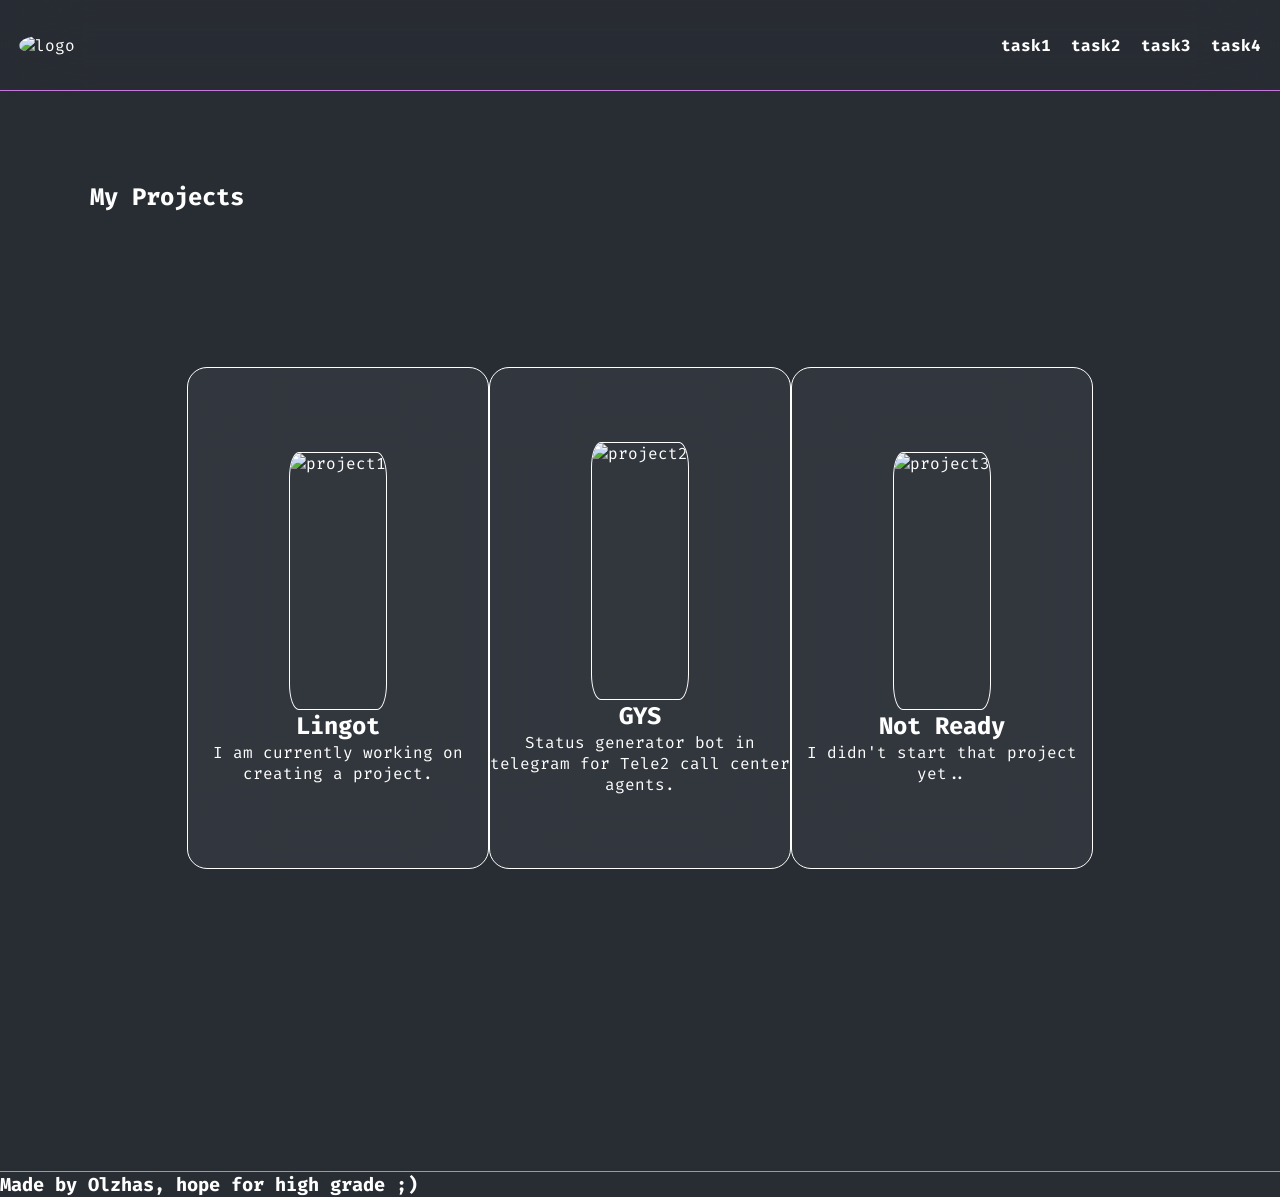
==== task2/index.html @ f4e54c9c "first commit" ====
<!DOCTYPE html>
<html lang="en">

<head>
    <meta charset="UTF-8">
    <meta name="viewport" content="width=device-width, initial-scale=1.0">
    <link rel="stylesheet" href="styles.css">
    <title>Task2</title>
</head>

<body>
    <div class="container">
        <header>
            <nav>
                <div class="logo"><img src="img/logo.png" alt="logo"></div>
                <ul class="nav-links">
                    <li><a href="#home">task1</a></li>
                    <li><a href="#about">task2</a></li>
                    <li><a href="#works">task3</a></li>
                    <li><a href="#contacts">task4</a></li>
                </ul>

            </nav>
        </header>
        <section id="works">
            <h2>My Projects</h2>
            <div class="works-container">
                <div class="works-description">

                    <div class="project-card">
                        <img src="img/lingot.png" alt="project1">
                        <h2>Lingot</h2>
                        <p>I am currently working on creating a project.</p>

                    </div>
                    <div class="project-card">
                        <img src="img/GYS.png" alt="project2">
                        <h2>GYS</h2>
                        <p>Status generator bot in telegram for Tele2 call center agents.</p>
                    </div>
                    <div class="project-card">
                        <img src="img/thinking.png" alt="project3">
                        <h2>Not Ready</h2>
                        <p>I didn't start that project yet..</p>
                    </div>

                </div>
            </div>
        </section>
        <footer>
            <h3>Made by Olzhas, hope for high grade ;)</h3>
        </footer>
    </div>
</body>

</html>
---- task2/styles.css ----
@import url('https://fonts.googleapis.com/css2?family=Fira+Code:wght@300..700&display=swap');

* {
    margin: 0;
    padding: 0;
}

body {
    font-family: "Fira Code", sans-serif;
    margin: 0;
    padding: 0;
    background-color: #282C33;
    color: white;
}

header {
    height: 10vh;
    position: sticky;
    top: 0;
    z-index: 1000;
    backdrop-filter: blur(40px);
    border-bottom: 1px solid #C778DD;
    display: flex;
    align-items: center;
    justify-content: center;
}

header nav {
    display: flex;
    width: 97%;
    justify-content: space-between;
    align-items: center;
    flex-direction: row;

    .logo img {
        height: 8vh;
        border-radius: 50%;

    }

    a {
        color: white;
        text-decoration: none;
        font-weight: bold;
    }

    ul {
        list-style: none;
        display: flex;
        gap: 20px;
        padding: 0;
        margin: 0;
    }

    ul li a:hover {
        color: #C778DD;
        transition: 0.3s;
    }

    select {
        height: 30px;
        background-color: #282C33;
        color: white;
        border: none;
    }
}

#works {
    padding: 10vh;
    height: 100vh;
    border-bottom: 1px solid #C778DD;
    margin: 0 0 0 0;

    h1 {
        text-align: center;
    }
}

.works-container {
    display: flex;
    justify-content: center;
}

.works-description {
    display: flex;
    justify-content: space-around;
    height: 90vh;
    max-width: 90vw;
    align-items: center;
}

.project-card {
    background-color: #393e47a1;
    backdrop-filter: blur(40px);
    display: flex;
    flex-direction: column;
    justify-content: center;
    align-items: center;
    text-align: center;
    height: 500px;
    width: 300px;
    border: 1px solid;
    border-radius: 20px;
}

.project-card:hover {
    border-color: #C778DD;
    transition: 0.5s;
}

.works-description img {
    height: 20vw;
    width: auto;
    transition: 0.5s;
    border: 1px solid;
    border-radius: 10%;
}
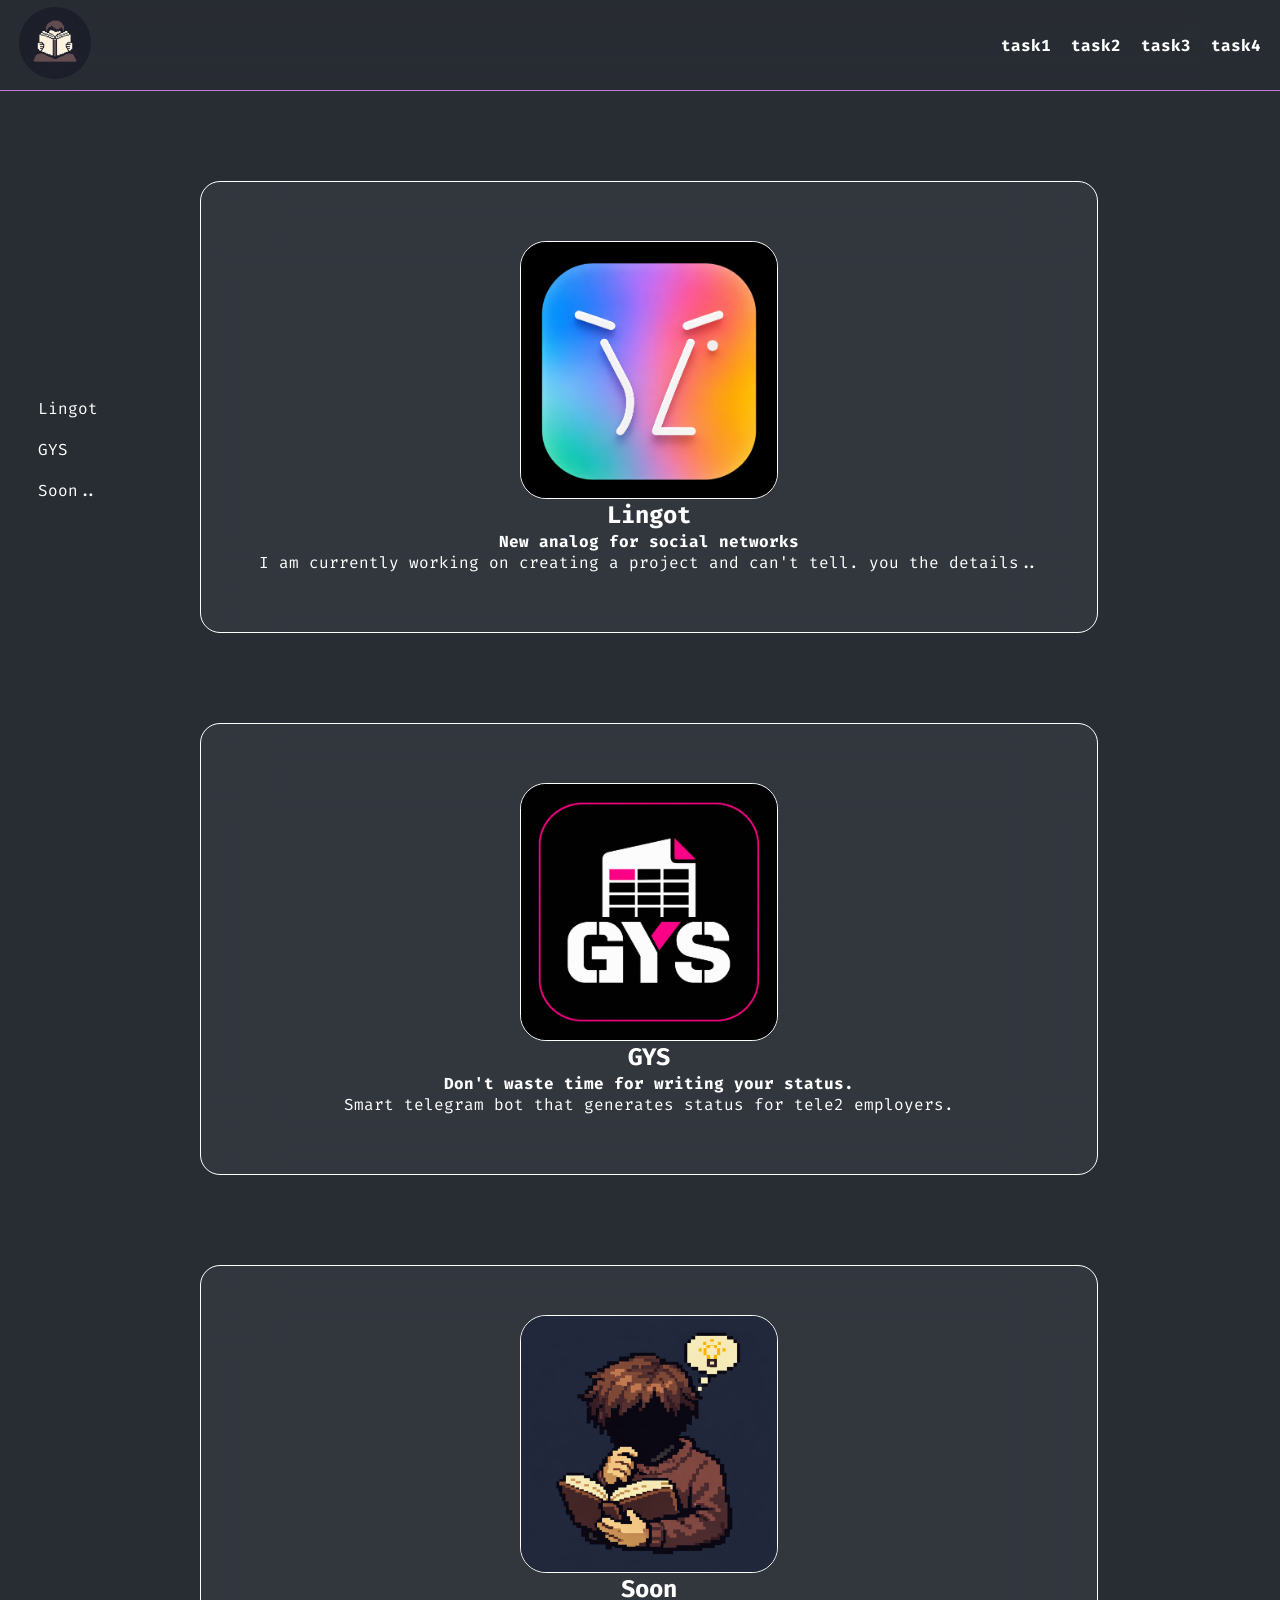
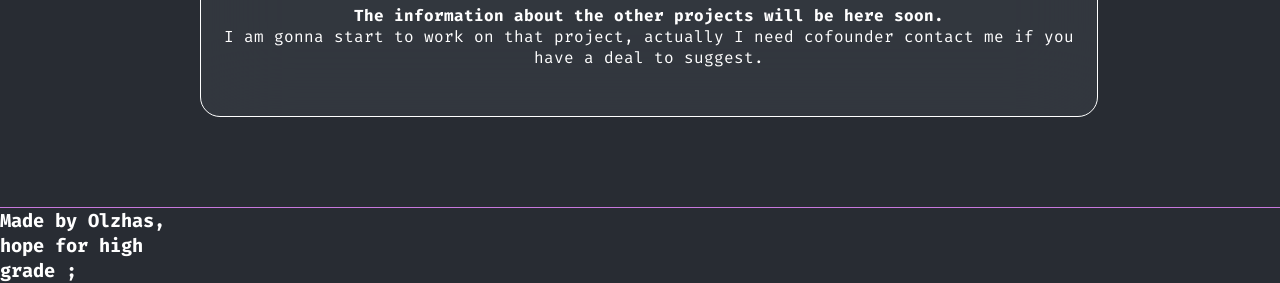
==== commit d95386d6: "2nd task almost completed" ====
--- a/task2/index.html
+++ b/task2/index.html
@@ -12,7 +12,7 @@
     <div class="container">
         <header>
             <nav>
-                <div class="logo"><img src="img/logo.png" alt="logo"></div>
+                <div class="logo"><img src="../img/logo.png" alt="logo"></div>
                 <ul class="nav-links">
                     <li><a href="#home">task1</a></li>
                     <li><a href="#about">task2</a></li>
@@ -22,33 +22,36 @@
 
             </nav>
         </header>
-        <section id="works">
-            <h2>My Projects</h2>
-            <div class="works-container">
-                <div class="works-description">
-
-                    <div class="project-card">
-                        <img src="img/lingot.png" alt="project1">
-                        <h2>Lingot</h2>
-                        <p>I am currently working on creating a project.</p>
-
-                    </div>
-                    <div class="project-card">
-                        <img src="img/GYS.png" alt="project2">
-                        <h2>GYS</h2>
-                        <p>Status generator bot in telegram for Tele2 call center agents.</p>
-                    </div>
-                    <div class="project-card">
-                        <img src="img/thinking.png" alt="project3">
-                        <h2>Not Ready</h2>
-                        <p>I didn't start that project yet..</p>
-                    </div>
-
-                </div>
+        <aside>
+            <ul>
+                <li><a href="#lingot">Lingot</a></li>
+                <li><a href="#gys">GYS</a></li>
+                <li><a href="#soon">Soon..</a></li>
+            </ul>
+        </aside>
+        <main>
+            <div class="project-card" id="lingot">
+                <img src="../img/lingot.png" alt="project1">
+                <h2>Lingot</h2>
+                <h4>New analog for social networks</h4>
+                <p>I am currently working on creating a project and can't tell. you the details..</p>
             </div>
-        </section>
+            <div class="project-card" id="gys">
+                <img src="../img/GYS.png" alt="project1">
+                <h2>GYS</h2>
+                <h4>Don't waste time for writing your status.</h4>
+                <p>Smart telegram bot that generates status for tele2 employers.</p>
+            </div>
+            <div class="project-card" id="soon">
+                <img src="../img/thinking.png" alt="project1">
+                <h2>Soon</h2>
+                <h4>The information about the other projects will be here soon.</h4>
+                <p>I am gonna start to work on that project, actually I need cofounder contact me if you have a deal to
+                    suggest.</p>
+            </div>
+        </main>
         <footer>
-            <h3>Made by Olzhas, hope for high grade ;)</h3>
+            <h3>Made by Olzhas, hope for high grade ;</h3>
         </footer>
     </div>
 </body>
--- a/task2/styles.css
+++ b/task2/styles.css
@@ -13,7 +13,20 @@
     color: white;
 }
 
+.container {
+    display: grid;
+    grid-template-columns: 200px 1fr;
+    grid-template-rows: auto 1fr auto;
+    grid-template-areas:
+        "header header"
+        "sidebar menu"
+        "footer footer"
+    ;
+
+}
+
 header {
+    grid-area: header;
     height: 10vh;
     position: sticky;
     top: 0;
@@ -52,11 +65,6 @@
         margin: 0;
     }
 
-    ul li a:hover {
-        color: #C778DD;
-        transition: 0.3s;
-    }
-
     select {
         height: 30px;
         background-color: #282C33;
@@ -65,31 +73,59 @@
     }
 }
 
-#works {
-    padding: 10vh;
-    height: 100vh;
-    border-bottom: 1px solid #C778DD;
-    margin: 0 0 0 0;
-
-    h1 {
-        text-align: center;
-    }
+ul {
+    list-style: none;
+    display: flex;
+    gap: 20px;
+    padding: 0;
+    margin: 0;
 }
 
-.works-container {
+aside {
+    height: auto;
     display: flex;
-    justify-content: center;
+    align-items: center;
+    border-bottom: 1px solid #C778DD;
+
+    ul {
+        position: fixed;
+        top: 40%;
+        height: 20vh;
+        display: flex;
+        flex-direction: column;
+        margin: 3vw;
+    }
+
 }
 
-.works-description {
+ul li {
+    list-style: none;
+}
+
+a {
+    text-decoration: none;
+    color: white;
+    transition: 0.5s;
+}
+
+a:hover {
+    font-size: 20px;
+    color: #C778DD;
+    transition: 0.6s;
+}
+
+main {
+    height: auto;
     display: flex;
-    justify-content: space-around;
-    height: 90vh;
-    max-width: 90vw;
-    align-items: center;
+    flex-direction: column;
+    gap: 10vh;
+    padding-top: 10vh;
+    padding-bottom: 10vh;
+    border-bottom: 1px solid #C778DD;
 }
 
 .project-card {
+    scroll-margin-top: 15vh;
     background-color: #393e47a1;
     backdrop-filter: blur(40px);
     display: flex;
@@ -97,21 +133,21 @@
     justify-content: center;
     align-items: center;
     text-align: center;
-    height: 500px;
-    width: 300px;
+    width: 70vw;
+    height: 50vh;
     border: 1px solid;
     border-radius: 20px;
+
+    img {
+        height: 20vw;
+        width: auto;
+        transition: 0.5s;
+        border: 1px solid;
+        border-radius: 10%;
+    }
 }
 
 .project-card:hover {
     border-color: #C778DD;
     transition: 0.5s;
-}
-
-.works-description img {
-    height: 20vw;
-    width: auto;
-    transition: 0.5s;
-    border: 1px solid;
-    border-radius: 10%;
 }
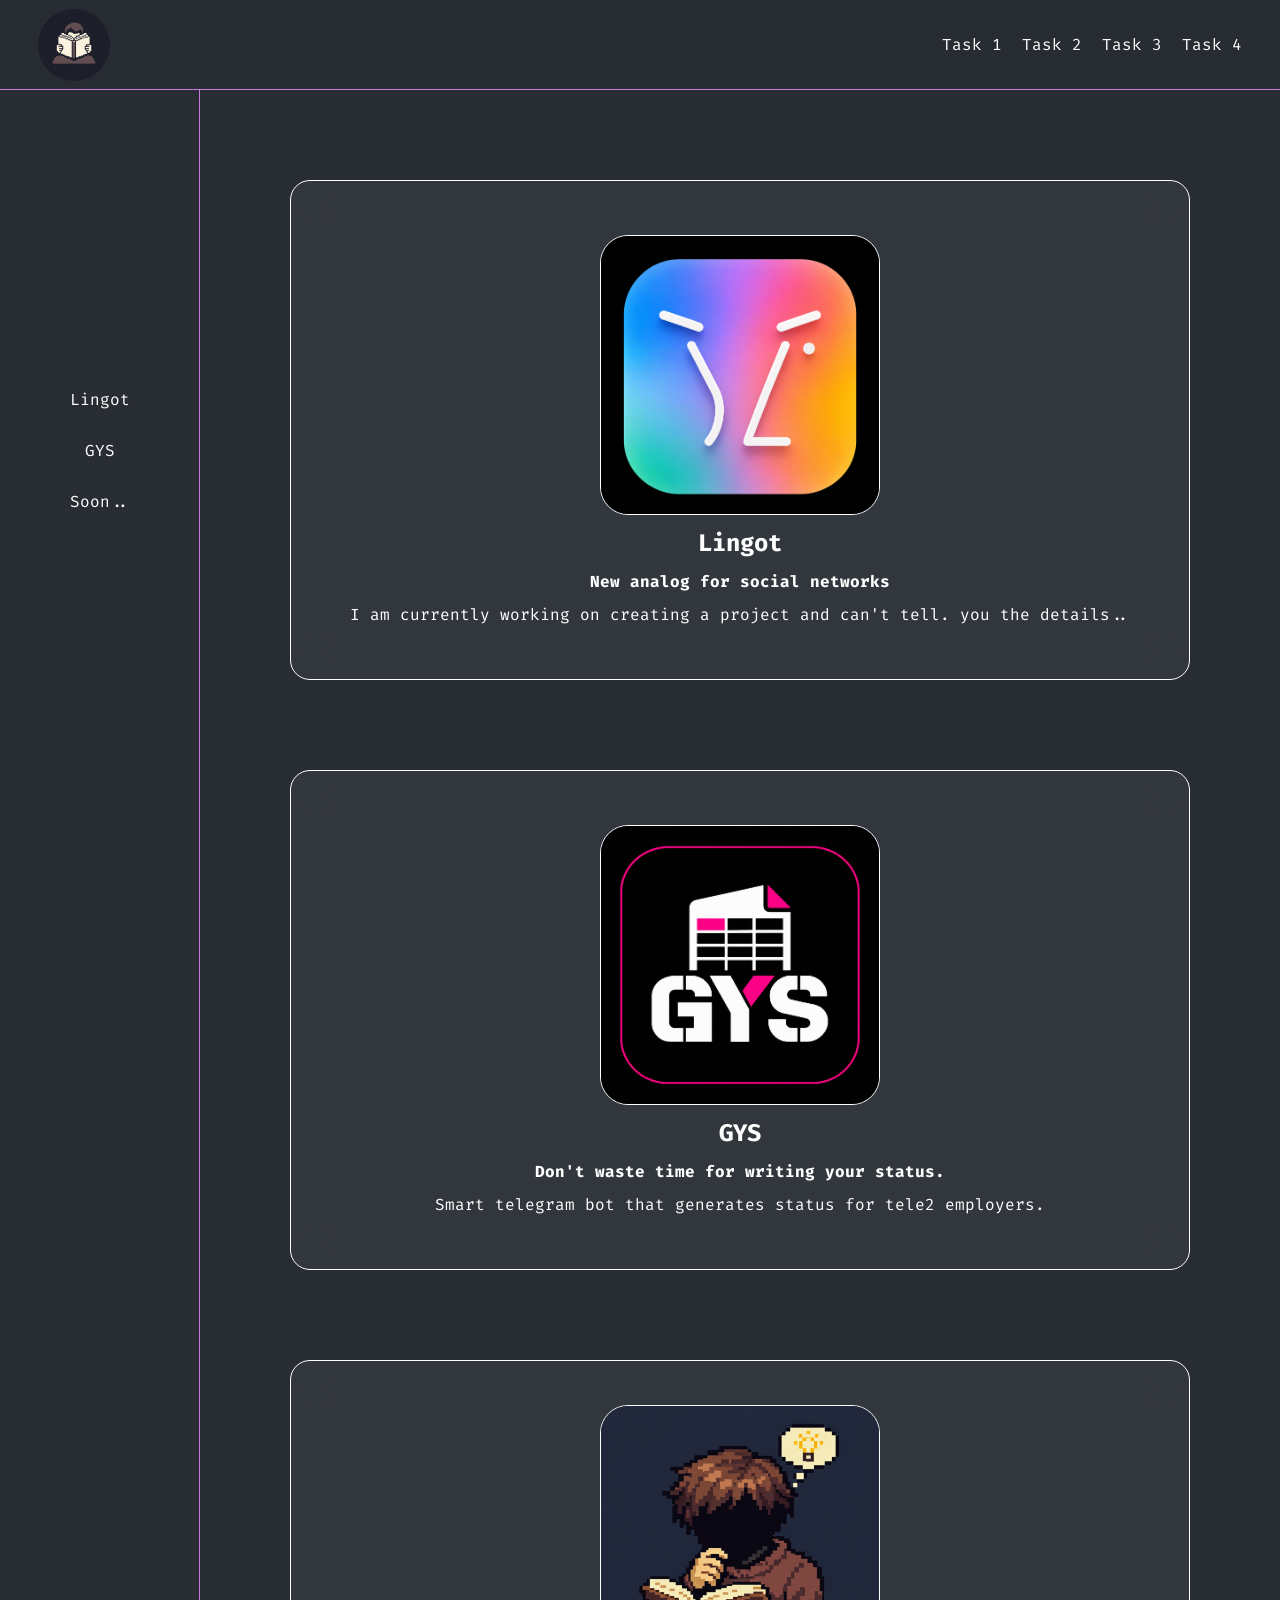
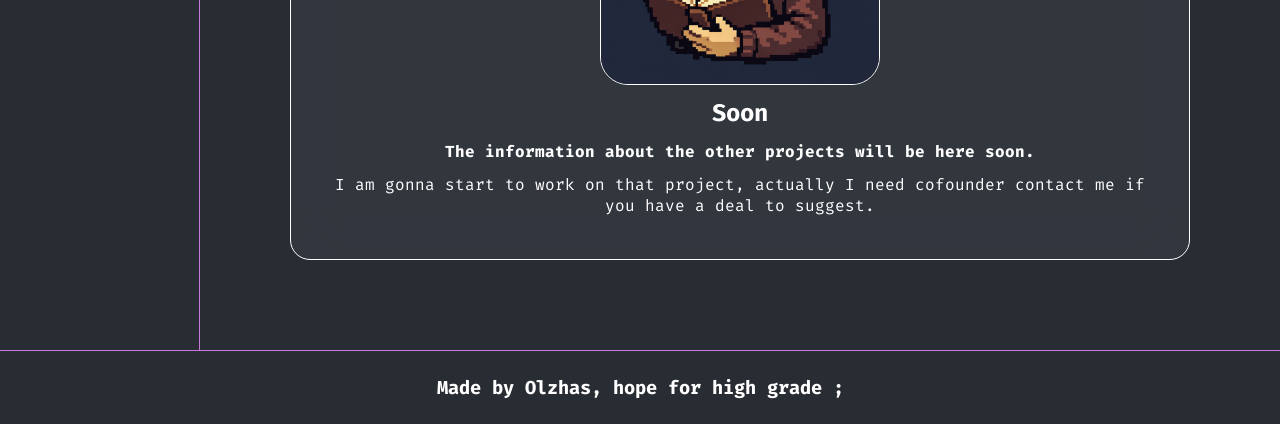
==== commit d93be388: "finish the grid page layout" ====
--- a/task2/index.html
+++ b/task2/index.html
@@ -5,21 +5,22 @@
     <meta charset="UTF-8">
     <meta name="viewport" content="width=device-width, initial-scale=1.0">
     <link rel="stylesheet" href="styles.css">
-    <title>Task2</title>
+    <title>Task 2</title>
 </head>
 
 <body>
     <div class="container">
         <header>
             <nav>
-                <div class="logo"><img src="../img/logo.png" alt="logo"></div>
+                <a class="logo" href="../index.html">
+                    <img src="../img/logo.png" alt="Website logo">
+                </a>
                 <ul class="nav-links">
-                    <li><a href="#home">task1</a></li>
-                    <li><a href="#about">task2</a></li>
-                    <li><a href="#works">task3</a></li>
-                    <li><a href="#contacts">task4</a></li>
+                    <li><a href="../index.html">Task 1</a></li>
+                    <li><a href="index.html">Task 2</a></li>
+                    <li><a href="../task3/index.html">Task 3</a></li>
+                    <li><a href="../task4/index.html">Task 4</a></li>
                 </ul>
-
             </nav>
         </header>
         <aside>
@@ -31,19 +32,19 @@
         </aside>
         <main>
             <div class="project-card" id="lingot">
-                <img src="../img/lingot.png" alt="project1">
+                <img src="../img/lingot.png" alt="Lingot project logo">
                 <h2>Lingot</h2>
                 <h4>New analog for social networks</h4>
                 <p>I am currently working on creating a project and can't tell. you the details..</p>
             </div>
             <div class="project-card" id="gys">
-                <img src="../img/GYS.png" alt="project1">
+                <img src="../img/GYS.png" alt="GYS project logo">
                 <h2>GYS</h2>
                 <h4>Don't waste time for writing your status.</h4>
                 <p>Smart telegram bot that generates status for tele2 employers.</p>
             </div>
             <div class="project-card" id="soon">
-                <img src="../img/thinking.png" alt="project1">
+                <img src="../img/thinking.png" alt="Student thinking about a project">
                 <h2>Soon</h2>
                 <h4>The information about the other projects will be here soon.</h4>
                 <p>I am gonna start to work on that project, actually I need cofounder contact me if you have a deal to
@@ -56,4 +57,4 @@
     </div>
 </body>
 
-</html>+</html>
--- a/task2/styles.css
+++ b/task2/styles.css
@@ -3,151 +3,157 @@
 * {
     margin: 0;
     padding: 0;
+    box-sizing: border-box;
+}
+
+html {
+    scroll-behavior: smooth;
 }
 
 body {
     font-family: "Fira Code", sans-serif;
-    margin: 0;
-    padding: 0;
     background-color: #282C33;
     color: white;
 }
 
 .container {
+    min-height: 100vh;
     display: grid;
     grid-template-columns: 200px 1fr;
-    grid-template-rows: auto 1fr auto;
+    grid-template-rows: 10vh 1fr auto;
     grid-template-areas:
         "header header"
-        "sidebar menu"
-        "footer footer"
-    ;
-
+        "sidebar main"
+        "footer footer";
 }
 
 header {
     grid-area: header;
-    height: 10vh;
     position: sticky;
     top: 0;
-    z-index: 1000;
-    backdrop-filter: blur(40px);
-    border-bottom: 1px solid #C778DD;
+    z-index: 10;
     display: flex;
     align-items: center;
     justify-content: center;
+    background-color: #282C33e8;
+    backdrop-filter: blur(20px);
+    border-bottom: 1px solid #C778DD;
 }
 
 header nav {
+    width: 94%;
     display: flex;
-    width: 97%;
     justify-content: space-between;
     align-items: center;
-    flex-direction: row;
-
-    .logo img {
-        height: 8vh;
-        border-radius: 50%;
-
-    }
-
-    a {
-        color: white;
-        text-decoration: none;
-        font-weight: bold;
-    }
-
-    ul {
-        list-style: none;
-        display: flex;
-        gap: 20px;
-        padding: 0;
-        margin: 0;
-    }
-
-    select {
-        height: 30px;
-        background-color: #282C33;
-        color: white;
-        border: none;
-    }
 }
 
-ul {
-    list-style: none;
+.logo {
     display: flex;
-    gap: 20px;
-    padding: 0;
-    margin: 0;
+    align-items: center;
 }
 
-aside {
-    height: auto;
+.logo img {
+    height: 8vh;
+    border-radius: 50%;
+}
+
+.nav-links {
     display: flex;
     align-items: center;
-    border-bottom: 1px solid #C778DD;
-
-    ul {
-        position: fixed;
-        top: 40%;
-        height: 20vh;
-        display: flex;
-        flex-direction: column;
-        margin: 3vw;
-    }
-
-}
-
-ul li {
+    gap: 20px;
     list-style: none;
 }
 
 a {
+    color: white;
     text-decoration: none;
-    color: white;
-    transition: 0.5s;
+    transition: color 0.3s;
 }
 
 a:hover {
-    font-size: 20px;
     color: #C778DD;
-    transition: 0.6s;
+}
+
+aside {
+    grid-area: sidebar;
+    border-right: 1px solid #C778DD;
+}
+
+aside ul {
+    position: fixed;
+    top: 50%;
+    left: 0;
+    width: 200px;
+    transform: translateY(-50%);
+    display: flex;
+    flex-direction: column;
+    align-items: center;
+    gap: 30px;
+    list-style: none;
 }
 
 main {
-    height: auto;
+    grid-area: main;
     display: flex;
     flex-direction: column;
+    align-items: center;
     gap: 10vh;
-    padding-top: 10vh;
-    padding-bottom: 10vh;
-    border-bottom: 1px solid #C778DD;
+    padding: 10vh 0;
 }
 
 .project-card {
+    width: min(90%, 900px);
+    min-height: 500px;
     scroll-margin-top: 15vh;
-    background-color: #393e47a1;
-    backdrop-filter: blur(40px);
     display: flex;
     flex-direction: column;
     justify-content: center;
     align-items: center;
+    gap: 12px;
+    padding: 30px;
     text-align: center;
-    width: 70vw;
-    height: 50vh;
-    border: 1px solid;
+    background-color: #393e47a1;
+    backdrop-filter: blur(20px);
+    border: 1px solid white;
     border-radius: 20px;
+    transition: border-color 0.3s;
+}
 
-    img {
-        height: 20vw;
-        width: auto;
-        transition: 0.5s;
-        border: 1px solid;
-        border-radius: 10%;
-    }
+.project-card img {
+    width: min(280px, 80%);
+    aspect-ratio: 1;
+    object-fit: cover;
+    border: 1px solid white;
+    border-radius: 10%;
 }
 
 .project-card:hover {
     border-color: #C778DD;
-    transition: 0.5s;
-}+}
+
+footer {
+    grid-area: footer;
+    padding: 24px;
+    text-align: center;
+    border-top: 1px solid #C778DD;
+}
+
+@media (max-width: 700px) {
+    .container {
+        grid-template-columns: 110px 1fr;
+    }
+
+    aside ul {
+        width: 110px;
+    }
+
+    .nav-links {
+        gap: 10px;
+        font-size: 12px;
+    }
+
+    .project-card {
+        min-height: 420px;
+        padding: 20px;
+    }
+}
